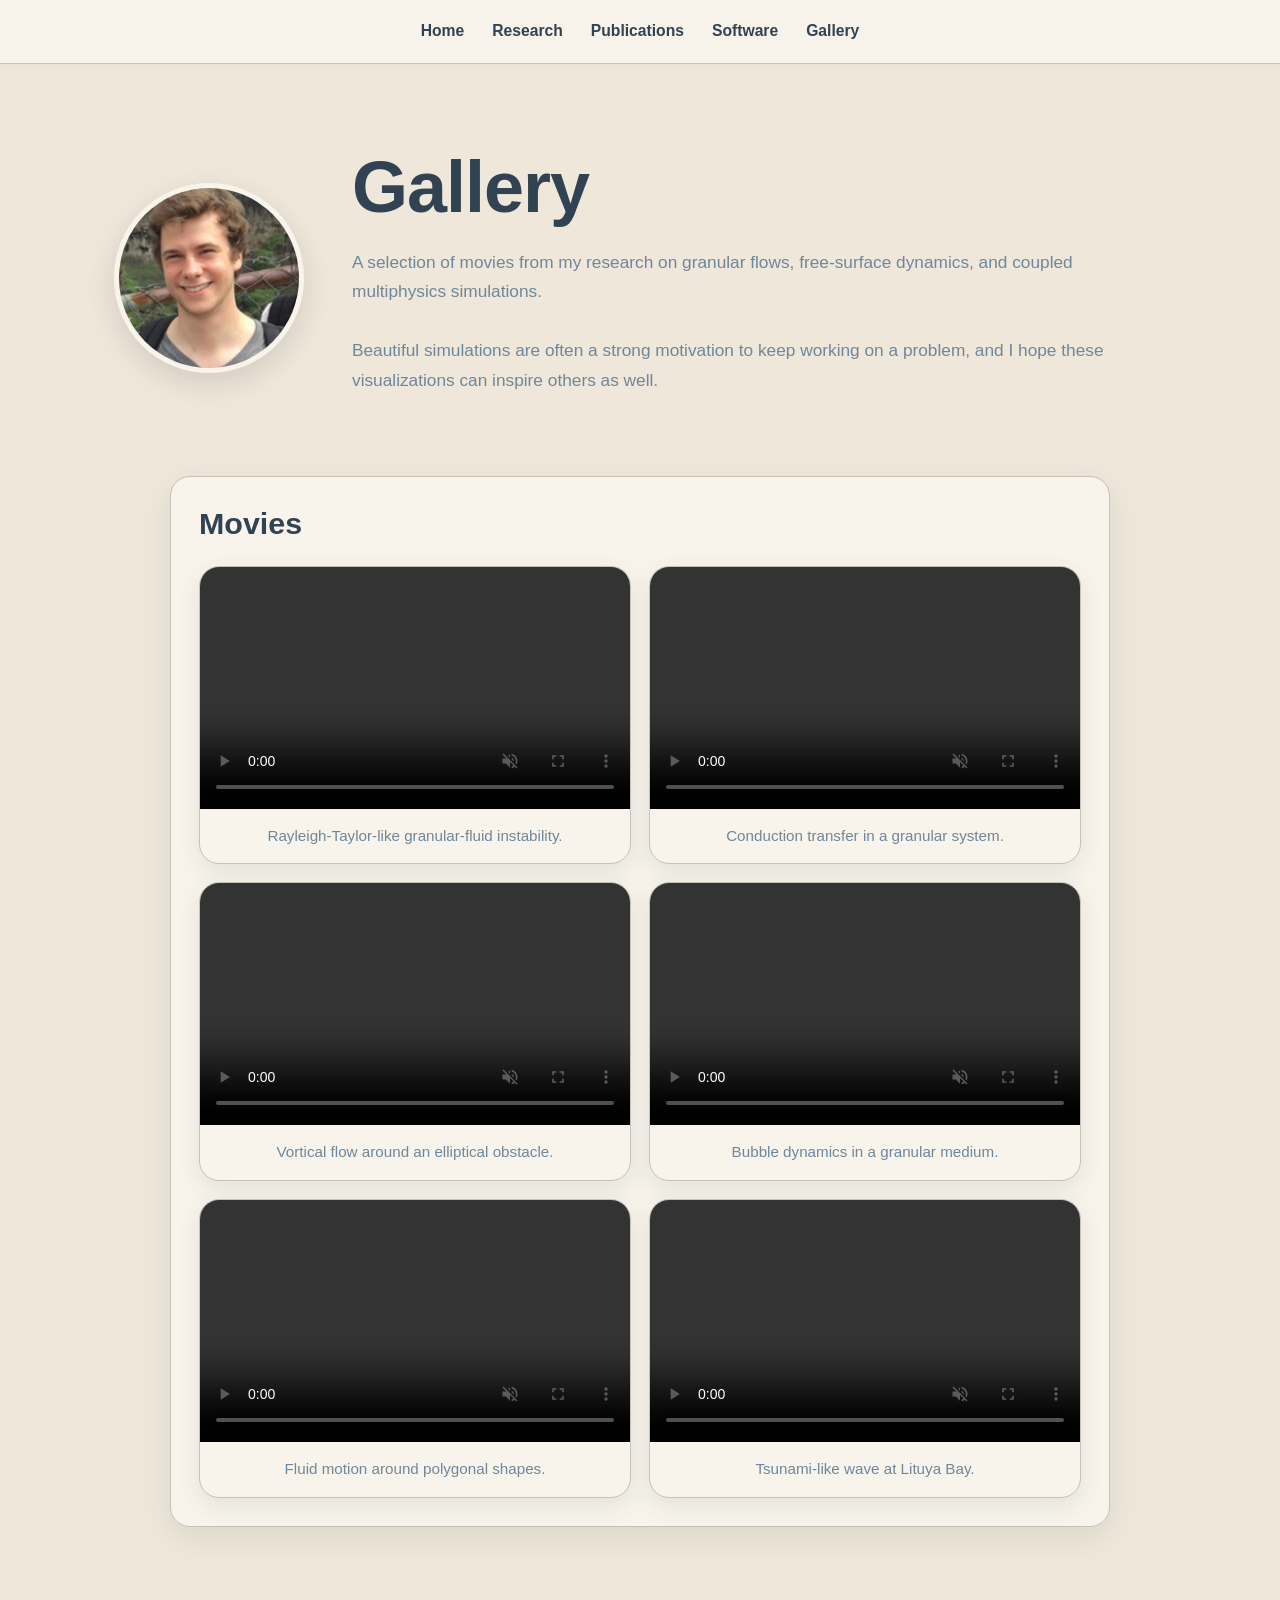
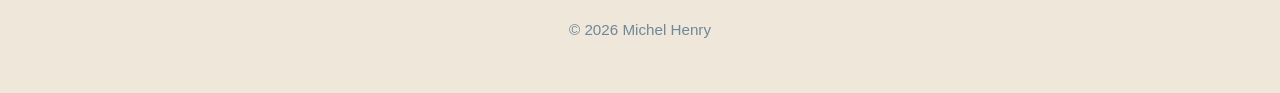
==== gallery.html @ 6dec65b1 "add files" ====
<!DOCTYPE html>
<html lang="en">

<head>
    <meta charset="utf-8">
    <meta name="viewport" content="width=device-width,initial-scale=1">
    <title>Gallery — Michel Henry</title>
    <link rel="stylesheet" href="css/style.css">
</head>

<body>

    <nav class="navbar">
        <a href="index.html">Home</a>
        <a href="research.html">Research</a>
        <a href="publications.html">Publications</a>
        <a href="software.html">Software</a>
        <a href="gallery.html">Gallery</a>
    </nav>

    <header class="hero">
        <img src="images/profile.png" alt="Michel Henry" class="profile">
        <div class="hero-text">
            <h1>Gallery</h1>
            <p>
                A selection of movies from my research
                on granular flows, free-surface dynamics,
                and coupled multiphysics simulations.
                <br><br>
                Beautiful simulations are often a strong
                motivation to keep working on a problem,
                and I hope these visualizations
                can inspire others as well.
            </p>
        </div>
    </header>

    <main class="container">

        <section class="card">
            <h2 class="section-title">Movies</h2>

            <div class="gallery-grid">
                <div class="gallery-item">
                    <video autoplay muted loop playsinline controls>
                        <source src="movies/rayleigh_nice.mp4" type="video/mp4">
                    </video>
                    <div class="gallery-caption">Rayleigh-Taylor-like granular-fluid instability.</div>
                </div>

                <div class="gallery-item">
                    <video autoplay muted loop playsinline controls>
                        <source src="movies/heat_lattice.m4v" type="video/mp4">
                    </video>
                    <div class="gallery-caption">Conduction transfer in a granular system.</div>
                </div>

                <div class="gallery-item">
                    <video autoplay muted loop playsinline controls>
                        <source src="movies/ellipse_vortices_qp.mp4" type="video/mp4">
                    </video>
                    <div class="gallery-caption">Vortical flow around an elliptical obstacle.</div>
                </div>

                <div class="gallery-item">
                    <video autoplay muted loop playsinline controls>
                        <source src="movies/bubble_fixed_grains_fine.m4v" type="video/mp4">
                    </video>
                    <div class="gallery-caption">Bubble dynamics in a granular medium.</div>
                </div>

                <div class="gallery-item">
                    <video autoplay muted loop playsinline controls>
                        <source src="movies/fluid_with_polygon.mp4" type="video/mp4">
                    </video>
                    <div class="gallery-caption">Fluid motion around polygonal shapes.</div>
                </div>
                <div class="gallery-item">
                    <video autoplay muted loop playsinline controls>
                        <source src="movies/lituya.mp4" type="video/mp4">
                    </video>
                    <div class="gallery-caption">Tsunami-like wave at Lituya Bay.</div>
                </div>
            </div>

            </div>


        </section>

    </main>

    <footer>© 2026 Michel Henry</footer>

</body>

</html>
---- css/style.css ----
:root {
    /* ===== COLORS ===== */

    --bg-color: #EFE7DA;
    --surface-color: #F8F4EC;

    --primary-color: #6E879B;
    --primary-dark: #314252;

    --accent-color: #C98344;
    --accent-soft: #DDB892;

    --text-color: #2F2F2F;
    --border-color: #C7C2B8;

    --shadow-color: rgba(49, 66, 82, 0.10);

    /* ===== SIZES ===== */

    --radius-large: 20px;
    --radius-medium: 14px;

    --container-width: 980px;

    --transition-speed: 0.25s;
}


/* ===================================== */
/* GLOBAL */
/* ===================================== */

* {
    box-sizing: border-box;
}

html {
    scroll-behavior: smooth;
}

body {
    font-family:
        Arial,
        sans-serif;

    background: var(--bg-color);

    color: var(--text-color);

    margin: 0;

    line-height: 1.7;

    -webkit-font-smoothing: antialiased;
}


/* ===================================== */
/* TYPOGRAPHY */
/* ===================================== */

h1,
h2,
h3 {
    color: var(--primary-dark);
    line-height: 1.2;
}

h1 {
    letter-spacing: -1px;
}

h2 {
    margin-top: 0;
    margin-bottom: 20px;

    font-size: 1.9rem;
}

p {
    margin-top: 0;
}

.section-title {
    margin-bottom: 24px;
}


/* ===================================== */
/* LINKS */
/* ===================================== */

a {
    color: var(--primary-color);

    transition:
        color var(--transition-speed);
}

a:hover {
    color: var(--accent-color);
}


/* ===================================== */
/* NAVBAR */
/* ===================================== */

.navbar {
    background: rgba(248, 244, 236, 0.92);

    padding: 18px 24px;

    display: flex;
    gap: 28px;

    justify-content: center;
    align-items: center;

    position: sticky;
    top: 0;

    border-bottom: 1px solid var(--border-color);

    backdrop-filter: blur(10px);

    box-shadow:
        0 2px 12px rgba(0,0,0,0.03);

    z-index: 100;
}

.navbar a {
    text-decoration: none;

    color: var(--primary-dark);

    font-weight: bold;

    font-size: 0.98rem;

    transition:
        color var(--transition-speed);
}

.navbar a:hover {
    color: var(--accent-color);
}


/* ===================================== */
/* HERO */
/* ===================================== */

.hero {
    max-width: 1100px;

    margin: auto;

    padding:
        80px 24px 50px 24px;

    display: grid;

    grid-template-columns:
        190px 1fr;

    gap: 48px;

    align-items: center;
}

.hero-text h1 {
    font-size: clamp(2.8rem, 7vw, 4.5rem);

    margin:
        0 0 18px 0;
}

.hero-text a {
    font-weight: 600;
}

.hero-text p {
    color: var(--primary-color);

    font-size: 1.08rem;

    max-width: 760px;
}


/* ===================================== */
/* PROFILE IMAGE */
/* ===================================== */

.profile {
    width: 190px;
    height: 190px;

    border-radius: 50%;

    object-fit: cover;

    border: 5px solid var(--surface-color);

    box-shadow:
        0 10px 30px rgba(0,0,0,0.12);
}


/* ===================================== */
/* MAIN CONTAINER */
/* ===================================== */

.container {
    max-width: var(--container-width);

    margin: auto;

    padding:
        0 20px 40px 20px;

    display: grid;

    gap: 14px;
}


/* ===================================== */
/* CARDS */
/* ===================================== */

.card {
    margin-top: 14px;
    background: var(--surface-color);

    padding: 28px;

    border-radius: var(--radius-large);

    border: 1px solid var(--border-color);

    box-shadow:
        0 10px 30px var(--shadow-color);

    transition:
        transform var(--transition-speed),
        box-shadow var(--transition-speed);
}

.card:hover {
    transform: translateY(-4px);

    box-shadow:
        0 16px 40px rgba(36, 52, 71, 0.14);
}


/* ===================================== */
/* RESEARCH GRID */
/* ===================================== */

.research-grid {
    display: grid;

    grid-template-columns:
        repeat(auto-fit, minmax(250px, 1fr));

    gap: 14px;
}

.research-card {
    background: var(--surface-color);

    border-radius: var(--radius-large);

    overflow: hidden;

    border: 1px solid var(--border-color);

    box-shadow:
        0 10px 30px var(--shadow-color);

    transition:
        transform var(--transition-speed),
        box-shadow var(--transition-speed);

    display: flex;
    flex-direction: column;

    min-height: 460px;
}

.research-card:hover {
    transform: translateY(-6px);

    box-shadow:
        0 18px 45px rgba(36,52,71,0.16);
}

.research-media {
    display: flex;
    justify-content: center;
    align-items: center;
    padding-top: 18px;
    background: var(--surface-color);
}

.research-card img {
    width: 100%;
    height: 220px;
    object-fit: cover;
    display: block;
}

.research-card video {
    height: 100%;
    width: 88%;
    object-fit: contain;
    display: block;
    border-radius: 14px;
}
.research-content {
    padding: 22px;
}

.research-content h3 {
    margin:
        0 0 10px 0;

    font-size: 1.2rem;
}

.research-content p {
    margin: 0;

    color: var(--primary-color);

    font-size: 0.98rem;
}


/* ===================================== */
/* PUBLICATIONS */
/* ===================================== */

.publication {
    padding:
        18px 0;

    border-bottom:
        1px solid rgba(0,0,0,0.08);
}

.publication:last-child {
    border-bottom: none;
}

.pub-title {
    font-size: 1.05rem;

    font-weight: bold;

    line-height: 1.45;

    margin-bottom: 8px;
}

.pub-authors {
    color: var(--primary-color);

    margin-bottom: 6px;
}

.pub-journal {
    color: var(--accent-color);

    font-style: italic;
}



/* ===================================== */
/* FOOTER */
/* ===================================== */

footer {
    text-align: center;

    padding:
        50px 20px;

    color: var(--primary-color);

    font-size: 0.95rem;
}


/* ===================================== */
/* RESPONSIVE */
/* ===================================== */

@media (max-width: 800px) {

    .hero {
        grid-template-columns: 1fr;

        text-align: center;

        gap: 28px;
    }

    .profile {
        margin: auto;
    }

    .navbar {
        gap: 18px;

        flex-wrap: wrap;
    }
}

/* ===================================== */
/* SOFTWARE */
/* ===================================== */

.software-videos {
    display: flex;
    gap: 1rem;
    flex-wrap: wrap;
    margin-top: 1rem;
}

.software-video {
    flex: 1 1 400px;
    display: flex;
    flex-direction: column;
    align-items:center;
}

.software-video video {
    height: 300px;
    width: auto;
    display: block;
    border-radius: 6px;
}

.video-caption {
    margin-top: 10px;
    text-align: center;
    color: var(--primary-color);
    font-size: 0.92rem;
    line-height: 1.4;
}

/* ===================================== */
/* GALLERY */
/* ===================================== */

.gallery-grid {
    display: grid;

    grid-template-columns:
        repeat(auto-fit, minmax(340px, 1fr));

    gap: 18px;

    margin-top: 24px;
}

.gallery-item {
    background: var(--surface-color);

    border-radius: var(--radius-large);

    overflow: hidden;

    border: 1px solid var(--border-color);

    box-shadow:
        0 8px 24px var(--shadow-color);

    transition:
        transform var(--transition-speed),
        box-shadow var(--transition-speed);
}

.gallery-item:hover {
    transform: translateY(-4px);

    box-shadow:
        0 16px 40px rgba(36,52,71,0.14);
}

.gallery-item video {
    width: 100%;
    height: auto;
    aspect-ratio: 16 / 9;
    object-fit: contain;
    display: block;
    background: transparent;
}

.gallery-caption {
    padding: 16px 18px;
    text-align: center;
    color: var(--primary-color);
    font-size: 0.95rem;
    line-height: 1.5;
}
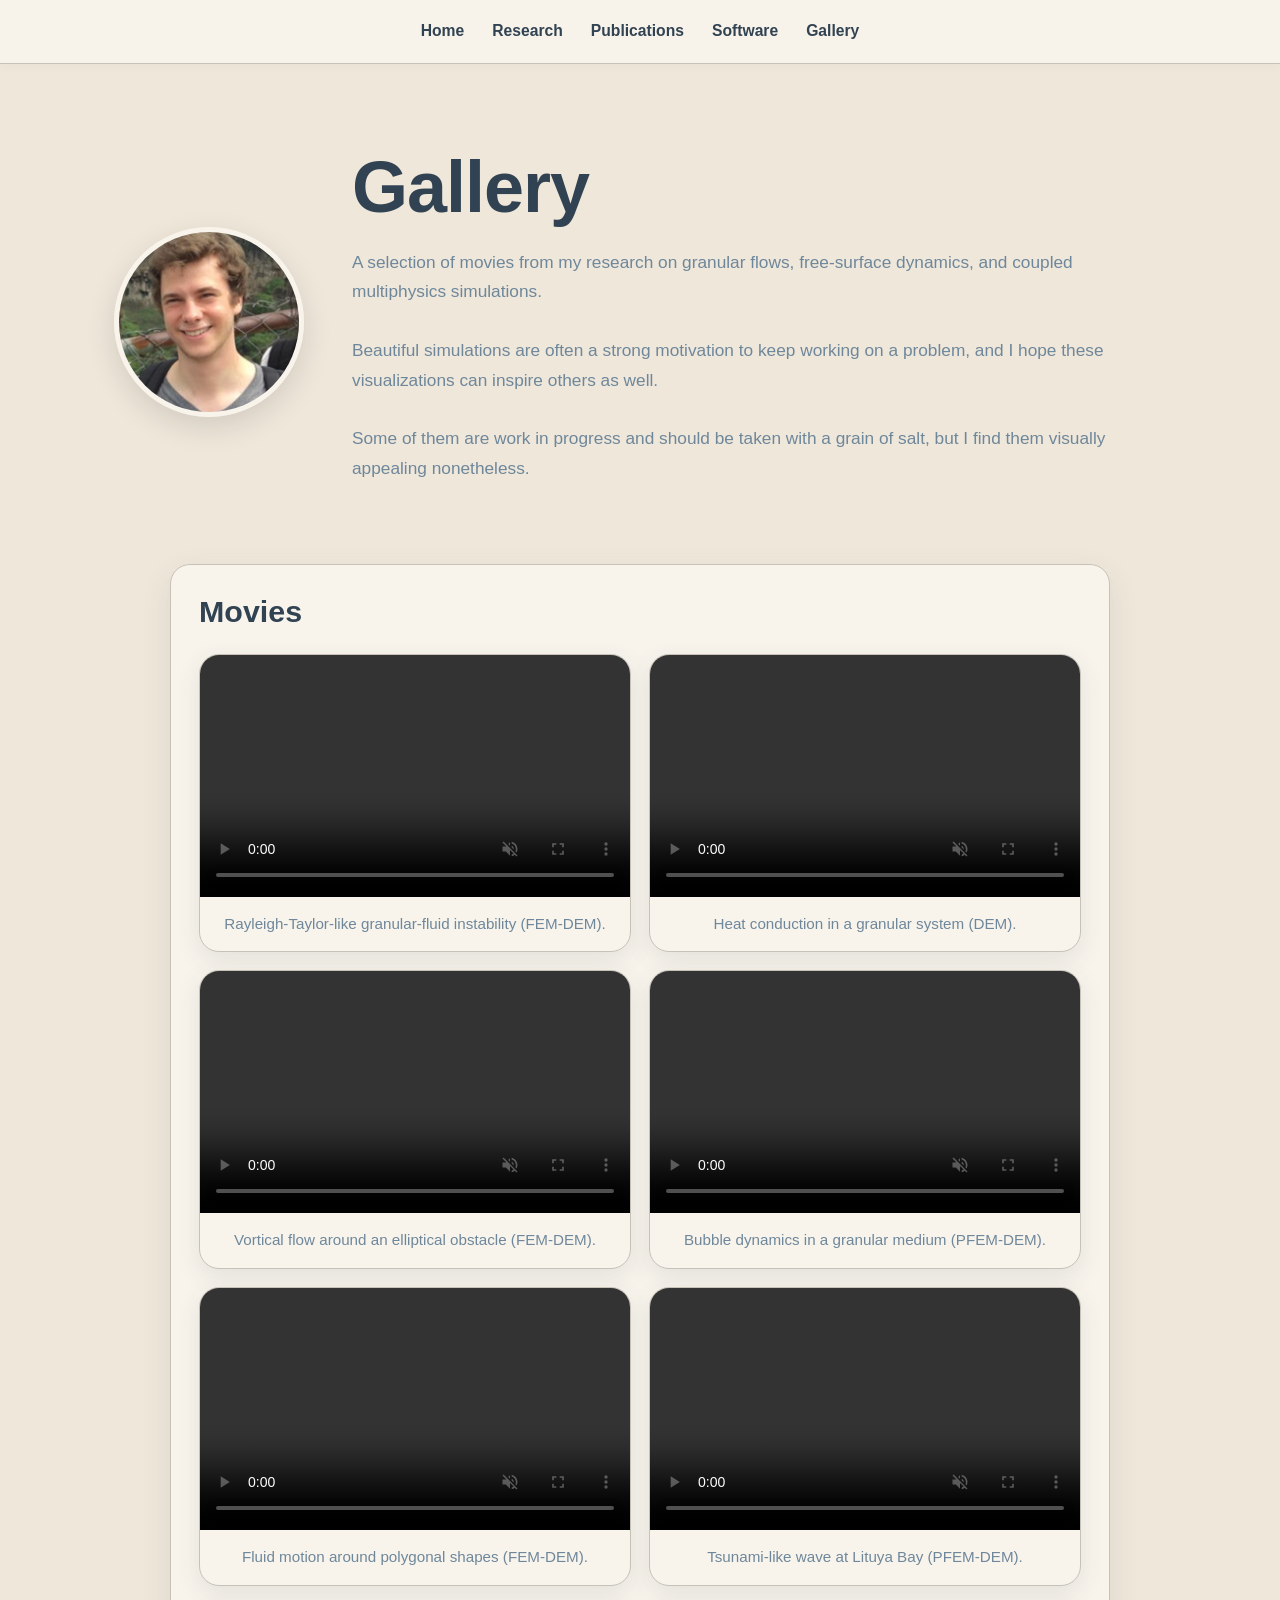
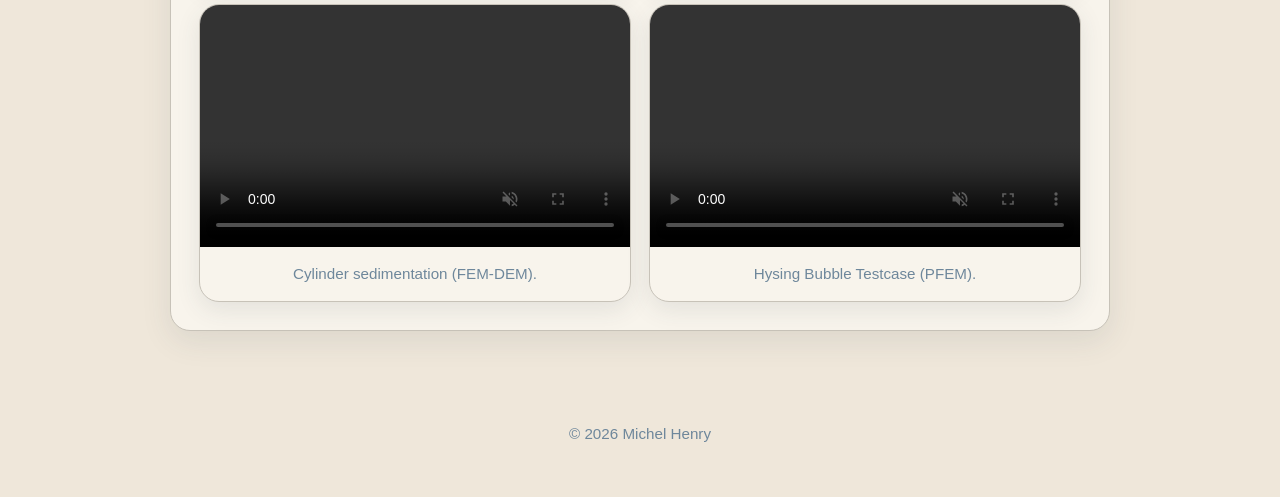
==== commit ab497ed6: "wip" ====
--- a/gallery.html
+++ b/gallery.html
@@ -31,6 +31,8 @@
                 motivation to keep working on a problem,
                 and I hope these visualizations
                 can inspire others as well.
+                <br><br>
+                Some of them are work in progress and should be taken with a grain of salt, but I find them visually appealing nonetheless.
             </p>
         </div>
     </header>
@@ -45,41 +47,56 @@
                     <video autoplay muted loop playsinline controls>
                         <source src="movies/rayleigh_nice.mp4" type="video/mp4">
                     </video>
-                    <div class="gallery-caption">Rayleigh-Taylor-like granular-fluid instability.</div>
+                    <div class="gallery-caption">Rayleigh-Taylor-like granular-fluid instability (FEM-DEM).</div>
                 </div>
 
                 <div class="gallery-item">
                     <video autoplay muted loop playsinline controls>
-                        <source src="movies/heat_lattice.m4v" type="video/mp4">
+                        <source src="movies/heat_lattice.mp4" type="video/mp4">
                     </video>
-                    <div class="gallery-caption">Conduction transfer in a granular system.</div>
+                    <div class="gallery-caption">Heat conduction in a granular system (DEM).</div>
                 </div>
 
                 <div class="gallery-item">
                     <video autoplay muted loop playsinline controls>
                         <source src="movies/ellipse_vortices_qp.mp4" type="video/mp4">
                     </video>
-                    <div class="gallery-caption">Vortical flow around an elliptical obstacle.</div>
+                    <div class="gallery-caption">Vortical flow around an elliptical obstacle (FEM-DEM).</div>
                 </div>
 
                 <div class="gallery-item">
                     <video autoplay muted loop playsinline controls>
-                        <source src="movies/bubble_fixed_grains_fine.m4v" type="video/mp4">
+                        <source src="movies/bubble_fixed_grains_fine.mp4" type="video/mp4">
                     </video>
-                    <div class="gallery-caption">Bubble dynamics in a granular medium.</div>
+                    <div class="gallery-caption">Bubble dynamics in a granular medium (PFEM-DEM).</div>
                 </div>
 
                 <div class="gallery-item">
                     <video autoplay muted loop playsinline controls>
                         <source src="movies/fluid_with_polygon.mp4" type="video/mp4">
                     </video>
-                    <div class="gallery-caption">Fluid motion around polygonal shapes.</div>
+                    <div class="gallery-caption">Fluid motion around polygonal shapes (FEM-DEM).</div>
                 </div>
+
                 <div class="gallery-item">
                     <video autoplay muted loop playsinline controls>
                         <source src="movies/lituya.mp4" type="video/mp4">
                     </video>
-                    <div class="gallery-caption">Tsunami-like wave at Lituya Bay.</div>
+                    <div class="gallery-caption">Tsunami-like wave at Lituya Bay (PFEM-DEM).</div>
+                </div>
+
+                <div class="gallery-item">
+                    <video autoplay muted loop playsinline controls>
+                        <source src="movies/cylinder_sedimentation.mp4" type="video/mp4">
+                    </video>
+                    <div class="gallery-caption">Cylinder sedimentation (FEM-DEM).</div>
+                </div>
+
+                <div class="gallery-item">
+                    <video autoplay muted loop playsinline controls>
+                        <source src="movies/hysing1.mp4" type="video/mp4">
+                    </video>
+                    <div class="gallery-caption">Hysing Bubble Testcase (PFEM).</div>
                 </div>
             </div>
 
--- a/css/style.css
+++ b/css/style.css
@@ -341,45 +341,149 @@
 }
 
 
-/* ===================================== */
-/* PUBLICATIONS */
-/* ===================================== */
-
 .publication {
+
+    padding: 20px 0;
+
+    border-bottom:
+        1px solid rgba(49, 66, 82, 0.10);
+}
+
+.publication:last-child {
+
+    border-bottom: none;
+}
+
+
+/* ===== LAYOUT ===== */
+
+.pub-main {
+
+    display: flex;
+
+    justify-content: space-between;
+
+    align-items: center;
+
+    gap: 24px;
+}
+
+.pub-info {
+
+    flex: 1;
+}
+
+
+/* ===== TITLE ===== */
+
+.pub-title {
+
+    font-size: 1.05rem;
+
+    font-weight: 600;
+
+    line-height: 1.45;
+
+    margin-bottom: 8px;
+
+    color: var(--primary-dark);
+}
+
+
+/* ===== AUTHORS ===== */
+
+.pub-authors {
+
+    color: var(--primary-color);
+
+    margin-bottom: 8px;
+
+    font-size: 0.96rem;
+}
+
+
+/* ===== META ===== */
+
+.pub-meta {
+
+    display: flex;
+    flex-wrap: wrap;
+    gap: 10px;
+    align-items: center;
+    font-size: 0.9rem;
+}
+
+
+/* ===== JOURNAL ===== */
+
+.pub-journal {
+
+    color: var(--accent-color);
+
+    font-style: italic;
+}
+
+
+/* ===== DOI ===== */
+
+.pub-doi {
+    color: #666;
+}
+
+.pub-doi a {
+
+    color: inherit;
+
+    text-decoration: none;
+
+    border-bottom:
+        1px dotted rgba(0,0,0,0.25);
+
+    transition:
+        color 0.25s ease;
+}
+
+.pub-doi a:hover {
+
+    color: var(--accent-color);
+}
+
+
+/* ===== BUTTON ===== */
+
+.pub-link {
+
+    white-space: nowrap;
+
     padding:
-        18px 0;
-
-    border-bottom:
-        1px solid rgba(0,0,0,0.08);
-}
-
-.publication:last-child {
-    border-bottom: none;
-}
-
-.pub-title {
-    font-size: 1.05rem;
-
-    font-weight: bold;
-
-    line-height: 1.45;
-
-    margin-bottom: 8px;
-}
-
-.pub-authors {
-    color: var(--primary-color);
-
-    margin-bottom: 6px;
-}
-
-.pub-journal {
-    color: var(--accent-color);
-
-    font-style: italic;
-}
-
-
+        10px 16px;
+
+    border-radius: 999px;
+
+    background: rgba(110, 135, 155, 0.10);
+
+    color: var(--primary-dark);
+
+    text-decoration: none;
+
+    font-size: 0.92rem;
+
+    font-weight: 600;
+
+    transition:
+        background 0.25s ease,
+        color 0.25s ease,
+        transform 0.25s ease;
+}
+
+.pub-link:hover {
+
+    background: var(--accent-color);
+
+    color: white;
+
+    transform: translateY(-2px);
+}
 
 /* ===================================== */
 /* FOOTER */
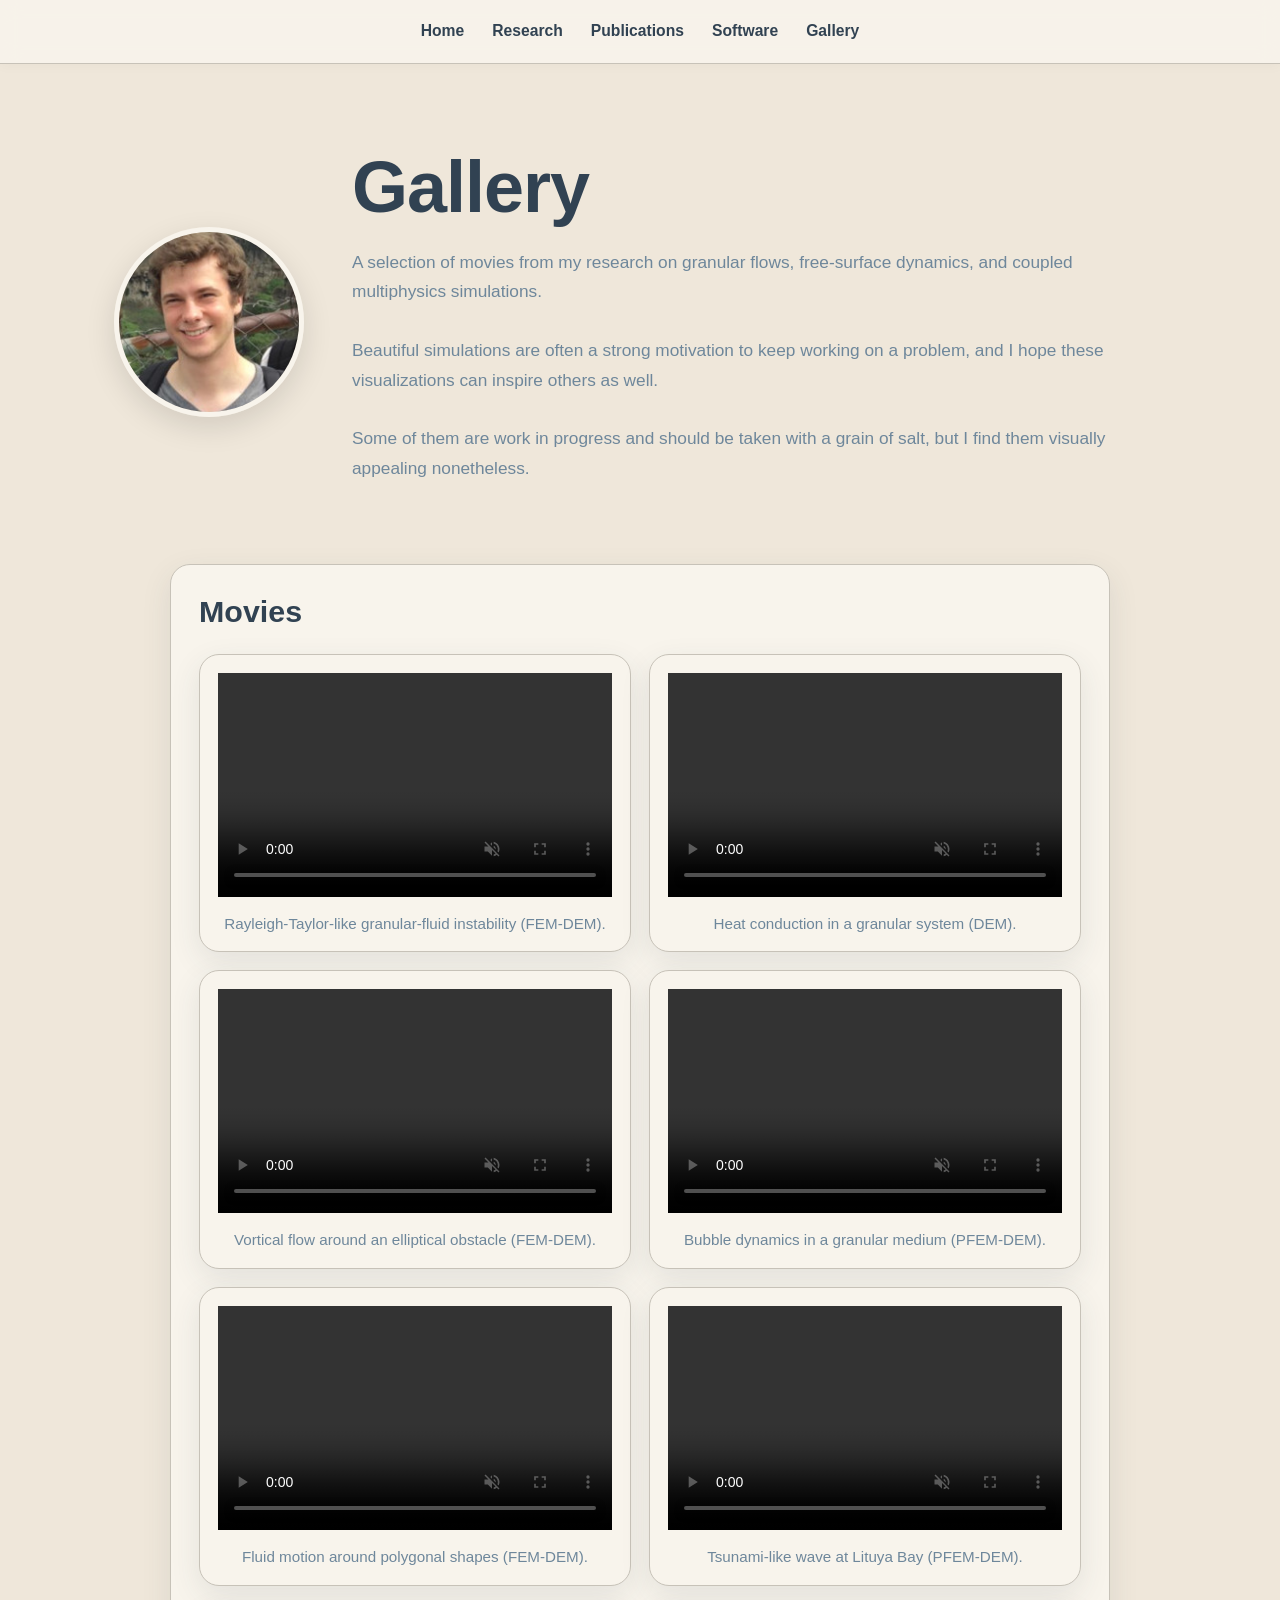
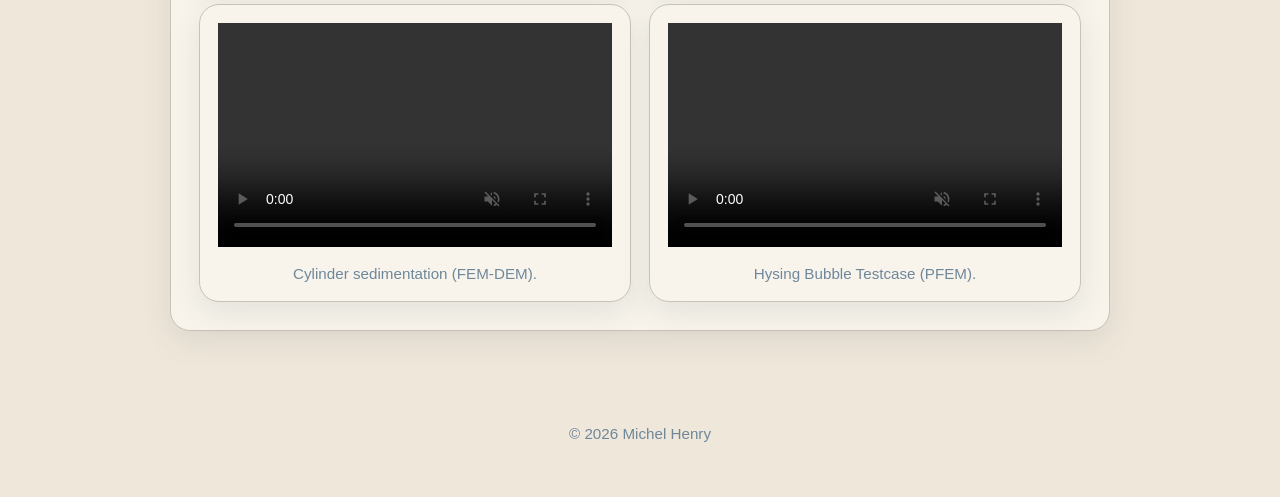
==== commit 0758e376: "improve css for better alignement and phone version" ====
--- a/gallery.html
+++ b/gallery.html
@@ -18,7 +18,7 @@
         <a href="gallery.html">Gallery</a>
     </nav>
 
-    <header class="hero">
+<header class="hero">
         <img src="images/profile.png" alt="Michel Henry" class="profile">
         <div class="hero-text">
             <h1>Gallery</h1>
--- a/css/style.css
+++ b/css/style.css
@@ -1,6 +1,5 @@
 :root {
     /* ===== COLORS ===== */
-
     --bg-color: #EFE7DA;
     --surface-color: #F8F4EC;
 
@@ -14,20 +13,25 @@
     --border-color: #C7C2B8;
 
     --shadow-color: rgba(49, 66, 82, 0.10);
+    --shadow-hover: rgba(36, 52, 71, 0.16);
 
     /* ===== SIZES ===== */
-
     --radius-large: 20px;
     --radius-medium: 14px;
 
     --container-width: 980px;
 
     --transition-speed: 0.25s;
-}
-
-
-/* ===================================== */
-/* GLOBAL */
+
+    /* Shared, reused values */
+    --card-shadow: 0 10px 30px var(--shadow-color);
+    --card-shadow-hover: 0 18px 45px var(--shadow-hover);
+    --lift: transform var(--transition-speed), box-shadow var(--transition-speed);
+}
+
+
+/* ===================================== */
+/* GLOBAL                                 */
 /* ===================================== */
 
 * {
@@ -39,24 +43,23 @@
 }
 
 body {
-    font-family:
-        Arial,
-        sans-serif;
-
+    margin: 0;
+    font-family: Arial, sans-serif;
+    line-height: 1.7;
+    color: var(--text-color);
     background: var(--bg-color);
-
-    color: var(--text-color);
-
-    margin: 0;
-
-    line-height: 1.7;
-
     -webkit-font-smoothing: antialiased;
-}
-
-
-/* ===================================== */
-/* TYPOGRAPHY */
+    overflow-x: hidden; /* guard against accidental horizontal scroll */
+}
+
+img,
+video {
+    max-width: 100%; /* media never overflows its container */
+}
+
+
+/* ===================================== */
+/* TYPOGRAPHY                             */
 /* ===================================== */
 
 h1,
@@ -71,10 +74,8 @@
 }
 
 h2 {
-    margin-top: 0;
-    margin-bottom: 20px;
-
-    font-size: 1.9rem;
+    margin: 0 0 20px;
+    font-size: clamp(1.5rem, 4.5vw, 1.9rem);
 }
 
 p {
@@ -87,14 +88,12 @@
 
 
 /* ===================================== */
-/* LINKS */
+/* LINKS                                  */
 /* ===================================== */
 
 a {
     color: var(--primary-color);
-
-    transition:
-        color var(--transition-speed);
+    transition: color var(--transition-speed);
 }
 
 a:hover {
@@ -103,44 +102,33 @@
 
 
 /* ===================================== */
-/* NAVBAR */
+/* NAVBAR                                 */
 /* ===================================== */
 
 .navbar {
-    background: rgba(248, 244, 236, 0.92);
-
-    padding: 18px 24px;
-
-    display: flex;
-    gap: 28px;
-
+    position: sticky;
+    top: 0;
+    z-index: 100;
+
+    display: flex;
+    flex-wrap: wrap;
     justify-content: center;
     align-items: center;
-
-    position: sticky;
-    top: 0;
-
+    gap: 28px;
+
+    padding: 18px 24px;
+
+    background: rgba(248, 244, 236, 0.92);
+    backdrop-filter: blur(10px);
     border-bottom: 1px solid var(--border-color);
-
-    backdrop-filter: blur(10px);
-
-    box-shadow:
-        0 2px 12px rgba(0,0,0,0.03);
-
-    z-index: 100;
+    box-shadow: 0 2px 12px rgba(0, 0, 0, 0.03);
 }
 
 .navbar a {
+    color: var(--primary-dark);
+    font-size: 0.98rem;
+    font-weight: bold;
     text-decoration: none;
-
-    color: var(--primary-dark);
-
-    font-weight: bold;
-
-    font-size: 0.98rem;
-
-    transition:
-        color var(--transition-speed);
 }
 
 .navbar a:hover {
@@ -149,32 +137,23 @@
 
 
 /* ===================================== */
-/* HERO */
+/* HERO                                   */
 /* ===================================== */
 
 .hero {
     max-width: 1100px;
-
     margin: auto;
-
-    padding:
-        80px 24px 50px 24px;
+    padding: 80px 24px 50px;
 
     display: grid;
-
-    grid-template-columns:
-        190px 1fr;
-
+    grid-template-columns: 190px 1fr;
     gap: 48px;
-
     align-items: center;
 }
 
 .hero-text h1 {
+    margin: 0 0 18px;
     font-size: clamp(2.8rem, 7vw, 4.5rem);
-
-    margin:
-        0 0 18px 0;
 }
 
 .hero-text a {
@@ -182,435 +161,403 @@
 }
 
 .hero-text p {
-    color: var(--primary-color);
-
+    max-width: 760px;
+    color: var(--primary-color);
     font-size: 1.08rem;
-
-    max-width: 760px;
-}
-
-
-/* ===================================== */
-/* PROFILE IMAGE */
-/* ===================================== */
+}
 
 .profile {
     width: 190px;
     height: 190px;
-
     border-radius: 50%;
-
     object-fit: cover;
-
     border: 5px solid var(--surface-color);
-
-    box-shadow:
-        0 10px 30px rgba(0,0,0,0.12);
-}
-
-
-/* ===================================== */
-/* MAIN CONTAINER */
+    box-shadow: 0 10px 30px rgba(0, 0, 0, 0.12);
+}
+
+
+/* ===================================== */
+/* MAIN CONTAINER                         */
 /* ===================================== */
 
 .container {
     max-width: var(--container-width);
-
     margin: auto;
-
-    padding:
-        0 20px 40px 20px;
+    padding: 0 20px 40px;
 
     display: grid;
-
     gap: 14px;
 }
 
 
 /* ===================================== */
-/* CARDS */
-/* ===================================== */
+/* SURFACES (shared card pattern)         */
+/* ===================================== */
+
+.card,
+.research-card,
+.gallery-item {
+    background: var(--surface-color);
+    border: 1px solid var(--border-color);
+    border-radius: var(--radius-large);
+    box-shadow: var(--card-shadow);
+    transition: var(--lift);
+}
+
+.card:hover,
+.research-card:hover,
+.gallery-item:hover {
+    transform: translateY(-4px);
+    box-shadow: var(--card-shadow-hover);
+}
 
 .card {
     margin-top: 14px;
-    background: var(--surface-color);
-
     padding: 28px;
-
-    border-radius: var(--radius-large);
-
-    border: 1px solid var(--border-color);
-
-    box-shadow:
-        0 10px 30px var(--shadow-color);
-
-    transition:
-        transform var(--transition-speed),
-        box-shadow var(--transition-speed);
-}
-
-.card:hover {
-    transform: translateY(-4px);
-
-    box-shadow:
-        0 16px 40px rgba(36, 52, 71, 0.14);
-}
-
-
-/* ===================================== */
-/* RESEARCH GRID */
-/* ===================================== */
-
-.research-grid {
-    display: grid;
-
-    grid-template-columns:
-        repeat(auto-fit, minmax(250px, 1fr));
-
-    gap: 14px;
-}
-
-.research-card {
-    background: var(--surface-color);
-
-    border-radius: var(--radius-large);
-
-    overflow: hidden;
-
-    border: 1px solid var(--border-color);
-
-    box-shadow:
-        0 10px 30px var(--shadow-color);
-
-    transition:
-        transform var(--transition-speed),
-        box-shadow var(--transition-speed);
-
-    display: flex;
-    flex-direction: column;
-
-    min-height: 460px;
-}
-
-.research-card:hover {
-    transform: translateY(-6px);
-
-    box-shadow:
-        0 18px 45px rgba(36,52,71,0.16);
-}
-
-.research-media {
-    display: flex;
-    justify-content: center;
-    align-items: center;
-    padding-top: 18px;
-    background: var(--surface-color);
-}
-
-.research-card img {
+}
+
+
+/* ===================================== */
+/* MEDIA / VIDEO (shared)                 */
+/* ===================================== */
+
+/* 16:9 contained videos used on research & gallery pages */
+.section-media video,
+.gallery-item video,
+.research-media video {
     width: 100%;
-    height: 220px;
-    object-fit: cover;
-    display: block;
-}
-
-.research-card video {
-    height: 100%;
-    width: 88%;
-    object-fit: contain;
-    display: block;
-    border-radius: 14px;
-}
-.research-content {
-    padding: 22px;
-}
-
-.research-content h3 {
-    margin:
-        0 0 10px 0;
-
-    font-size: 1.2rem;
-}
-
-.research-content p {
-    margin: 0;
-
-    color: var(--primary-color);
-
-    font-size: 0.98rem;
-}
-
-
-.publication {
-
-    padding: 20px 0;
-
-    border-bottom:
-        1px solid rgba(49, 66, 82, 0.10);
-}
-
-.publication:last-child {
-
-    border-bottom: none;
-}
-
-
-/* ===== LAYOUT ===== */
-
-.pub-main {
-
-    display: flex;
-
-    justify-content: space-between;
-
-    align-items: center;
-
-    gap: 24px;
-}
-
-.pub-info {
-
-    flex: 1;
-}
-
-
-/* ===== TITLE ===== */
-
-.pub-title {
-
-    font-size: 1.05rem;
-
-    font-weight: 600;
-
-    line-height: 1.45;
-
-    margin-bottom: 8px;
-
-    color: var(--primary-dark);
-}
-
-
-/* ===== AUTHORS ===== */
-
-.pub-authors {
-
-    color: var(--primary-color);
-
-    margin-bottom: 8px;
-
-    font-size: 0.96rem;
-}
-
-
-/* ===== META ===== */
-
-.pub-meta {
-
-    display: flex;
-    flex-wrap: wrap;
-    gap: 10px;
-    align-items: center;
-    font-size: 0.9rem;
-}
-
-
-/* ===== JOURNAL ===== */
-
-.pub-journal {
-
-    color: var(--accent-color);
-
-    font-style: italic;
-}
-
-
-/* ===== DOI ===== */
-
-.pub-doi {
-    color: #666;
-}
-
-.pub-doi a {
-
-    color: inherit;
-
-    text-decoration: none;
-
-    border-bottom:
-        1px dotted rgba(0,0,0,0.25);
-
-    transition:
-        color 0.25s ease;
-}
-
-.pub-doi a:hover {
-
-    color: var(--accent-color);
-}
-
-
-/* ===== BUTTON ===== */
-
-.pub-link {
-
-    white-space: nowrap;
-
-    padding:
-        10px 16px;
-
-    border-radius: 999px;
-
-    background: rgba(110, 135, 155, 0.10);
-
-    color: var(--primary-dark);
-
-    text-decoration: none;
-
-    font-size: 0.92rem;
-
-    font-weight: 600;
-
-    transition:
-        background 0.25s ease,
-        color 0.25s ease,
-        transform 0.25s ease;
-}
-
-.pub-link:hover {
-
-    background: var(--accent-color);
-
-    color: white;
-
-    transform: translateY(-2px);
-}
-
-/* ===================================== */
-/* FOOTER */
-/* ===================================== */
-
-footer {
-    text-align: center;
-
-    padding:
-        50px 20px;
-
-    color: var(--primary-color);
-
-    font-size: 0.95rem;
-}
-
-
-/* ===================================== */
-/* RESPONSIVE */
-/* ===================================== */
-
-@media (max-width: 800px) {
-
-    .hero {
-        grid-template-columns: 1fr;
-
-        text-align: center;
-
-        gap: 28px;
-    }
-
-    .profile {
-        margin: auto;
-    }
-
-    .navbar {
-        gap: 18px;
-
-        flex-wrap: wrap;
-    }
-}
-
-/* ===================================== */
-/* SOFTWARE */
-/* ===================================== */
-
-.software-videos {
-    display: flex;
-    gap: 1rem;
-    flex-wrap: wrap;
-    margin-top: 1rem;
-}
-
-.software-video {
-    flex: 1 1 400px;
-    display: flex;
-    flex-direction: column;
-    align-items:center;
-}
-
-.software-video video {
-    height: 300px;
-    width: auto;
-    display: block;
-    border-radius: 6px;
-}
-
-.video-caption {
-    margin-top: 10px;
-    text-align: center;
-    color: var(--primary-color);
-    font-size: 0.92rem;
-    line-height: 1.4;
-}
-
-/* ===================================== */
-/* GALLERY */
-/* ===================================== */
-
-.gallery-grid {
-    display: grid;
-
-    grid-template-columns:
-        repeat(auto-fit, minmax(340px, 1fr));
-
-    gap: 18px;
-
-    margin-top: 24px;
-}
-
-.gallery-item {
-    background: var(--surface-color);
-
-    border-radius: var(--radius-large);
-
-    overflow: hidden;
-
-    border: 1px solid var(--border-color);
-
-    box-shadow:
-        0 8px 24px var(--shadow-color);
-
-    transition:
-        transform var(--transition-speed),
-        box-shadow var(--transition-speed);
-}
-
-.gallery-item:hover {
-    transform: translateY(-4px);
-
-    box-shadow:
-        0 16px 40px rgba(36,52,71,0.14);
-}
-
-.gallery-item video {
-    width: 100%;
-    height: auto;
     aspect-ratio: 16 / 9;
     object-fit: contain;
     display: block;
     background: transparent;
+    border-radius: var(--radius-medium);
+}
+
+.section-media {
+    display: flex;
+    justify-content: center;
+    align-items: center;
+    margin: 20px 0;
+}
+
+.section-media video {
+    max-width: 600px;
+}
+
+.gallery-item video {
+    /* Inset the movie so it sits centered inside the card
+       instead of touching the top/side borders. */
+    padding: 18px 18px 0;
+}
+
+
+/* ===================================== */
+/* RESEARCH GRID (home)                   */
+/* ===================================== */
+
+.research-grid {
+    display: grid;
+    grid-template-columns: repeat(auto-fit, minmax(min(250px, 100%), 1fr));
+    gap: 14px;
+}
+
+.research-card {
+    display: flex;
+    flex-direction: column;
+    overflow: hidden;
+}
+
+.research-content {
+    display: flex;
+    flex-direction: column;
+    flex: 1; /* fill the card so cards stay equal height */
+    padding: 22px;
+}
+
+.research-content h3 {
+    margin: 0 0 10px;
+    font-size: 1.2rem;
+    /* Reserve two lines so titles of different lengths take the same
+       height, keeping the videos aligned across cards. */
+    min-height: calc(2 * 1.2 * 1.2rem);
+}
+
+.research-content p {
+    margin: 0;
+    color: var(--primary-color);
+    font-size: 0.98rem;
+}
+
+.research-media {
+    margin: 18px 0; /* same gap above and below the video */
+}
+
+
+/* ===================================== */
+/* PUBLICATIONS                           */
+/* ===================================== */
+
+.publication {
+    padding: 20px 0;
+    border-bottom: 1px solid var(--shadow-color);
+}
+
+.publication:last-child {
+    border-bottom: none;
+}
+
+.pub-main {
+    display: flex;
+    justify-content: space-between;
+    align-items: center;
+    gap: 24px;
+}
+
+.pub-info {
+    flex: 1;
+}
+
+.pub-title {
+    margin-bottom: 8px;
+    color: var(--primary-dark);
+    font-size: 1.05rem;
+    font-weight: 600;
+    line-height: 1.45;
+}
+
+.pub-authors {
+    margin-bottom: 8px;
+    color: var(--primary-color);
+    font-size: 0.96rem;
+}
+
+.pub-meta {
+    display: flex;
+    flex-wrap: wrap;
+    align-items: center;
+    gap: 10px;
+    font-size: 0.9rem;
+}
+
+.pub-journal {
+    color: var(--accent-color);
+    font-style: italic;
+}
+
+.pub-doi {
+    color: #666;
+}
+
+.pub-doi a {
+    color: inherit;
+    text-decoration: none;
+    border-bottom: 1px dotted rgba(0, 0, 0, 0.25);
+}
+
+.pub-doi a:hover {
+    color: var(--accent-color);
+}
+
+.pub-link {
+    white-space: nowrap;
+    padding: 10px 16px;
+    border-radius: 999px;
+    background: rgba(110, 135, 155, 0.10);
+    color: var(--primary-dark);
+    font-size: 0.92rem;
+    font-weight: 600;
+    text-decoration: none;
+    transition: background var(--transition-speed), color var(--transition-speed), transform var(--transition-speed);
+}
+
+.pub-link:hover {
+    background: var(--accent-color);
+    color: white;
+    transform: translateY(-2px);
+}
+
+
+/* ===================================== */
+/* SOFTWARE                               */
+/* ===================================== */
+
+.software-videos {
+    display: flex;
+    flex-wrap: wrap;
+    gap: 1rem;
+    margin-top: 1rem;
+}
+
+.software-video {
+    flex: 1 1 400px;
+    min-width: 0; /* allow shrink below content width on mobile */
+    display: flex;
+    flex-direction: column;
+    align-items: center;
+}
+
+.software-video video {
+    width: auto;
+    max-width: 100%;
+    height: 300px;
+    border-radius: 6px;
+}
+
+.video-caption,
+.gallery-caption {
+    color: var(--primary-color);
+    text-align: center;
+    line-height: 1.4;
+}
+
+.video-caption {
+    margin-top: 10px;
+    font-size: 0.92rem;
+}
+
+
+/* ===================================== */
+/* GALLERY                                */
+/* ===================================== */
+
+.gallery-grid {
+    display: grid;
+    grid-template-columns: repeat(auto-fit, minmax(min(340px, 100%), 1fr));
+    gap: 18px;
+    margin-top: 24px;
+}
+
+.gallery-item {
+    overflow: hidden;
 }
 
 .gallery-caption {
     padding: 16px 18px;
-    text-align: center;
-    color: var(--primary-color);
     font-size: 0.95rem;
     line-height: 1.5;
-}+}
+
+
+/* ===================================== */
+/* RESEARCH PAGE: LEFT MENU / SPLIT       */
+/* ===================================== */
+
+.split {
+    display: grid;
+    grid-template-columns: 260px 1fr;
+    gap: 24px;
+    align-items: start;
+}
+
+.left-menu {
+    position: sticky;
+    top: 80px;
+    padding: 18px;
+    border-radius: 12px;
+    background: var(--surface-color);
+    border: 1px solid var(--border-color);
+    box-shadow: 0 8px 20px var(--shadow-color);
+}
+
+.left-menu strong {
+    display: block;
+    margin-bottom: 10px;
+    color: var(--primary-dark);
+}
+
+.left-menu ul {
+    list-style: none;
+    margin: 0;
+    padding: 0;
+}
+
+.left-menu a {
+    display: block;
+    padding: 6px 8px;
+    color: var(--primary-dark);
+    text-decoration: none;
+    border-radius: 8px;
+    transition: background 0.18s ease, color 0.18s ease;
+}
+
+.left-menu a:hover {
+    background: rgba(217, 186, 147, 0.12);
+    color: var(--accent-color);
+}
+
+.left-menu .sub {
+    margin: 6px 0 0 8px;
+}
+
+.left-menu .sub a {
+    padding-left: 12px;
+    color: var(--primary-color);
+    font-size: 0.88rem;
+    font-weight: 400;
+}
+
+
+/* ===================================== */
+/* FOOTER                                 */
+/* ===================================== */
+
+footer {
+    padding: 50px 20px;
+    text-align: center;
+    color: var(--primary-color);
+    font-size: 0.95rem;
+}
+
+
+/* ===================================== */
+/* RESPONSIVE                             */
+/* ===================================== */
+
+/* Tablets / small laptops: stack the research TOC */
+@media (max-width: 900px) {
+    .split {
+        grid-template-columns: 1fr;
+    }
+
+    .left-menu {
+        position: relative;
+        top: auto;
+        margin-bottom: 12px;
+    }
+}
+
+/* Phones: stack hero, tighten spacing */
+@media (max-width: 800px) {
+    .navbar {
+        gap: 18px;
+    }
+
+    .hero {
+        grid-template-columns: 1fr;
+        gap: 28px;
+        padding: 48px 20px 32px;
+        text-align: center;
+    }
+
+    .profile {
+        margin: auto;
+    }
+
+    .card {
+        padding: 20px;
+    }
+}
+
+/* Small phones: stack publication rows so the button drops below */
+@media (max-width: 600px) {
+    .pub-main {
+        flex-direction: column;
+        align-items: flex-start;
+        gap: 14px;
+    }
+
+    .software-video video {
+        height: auto;
+        width: 100%;
+    }
+}
